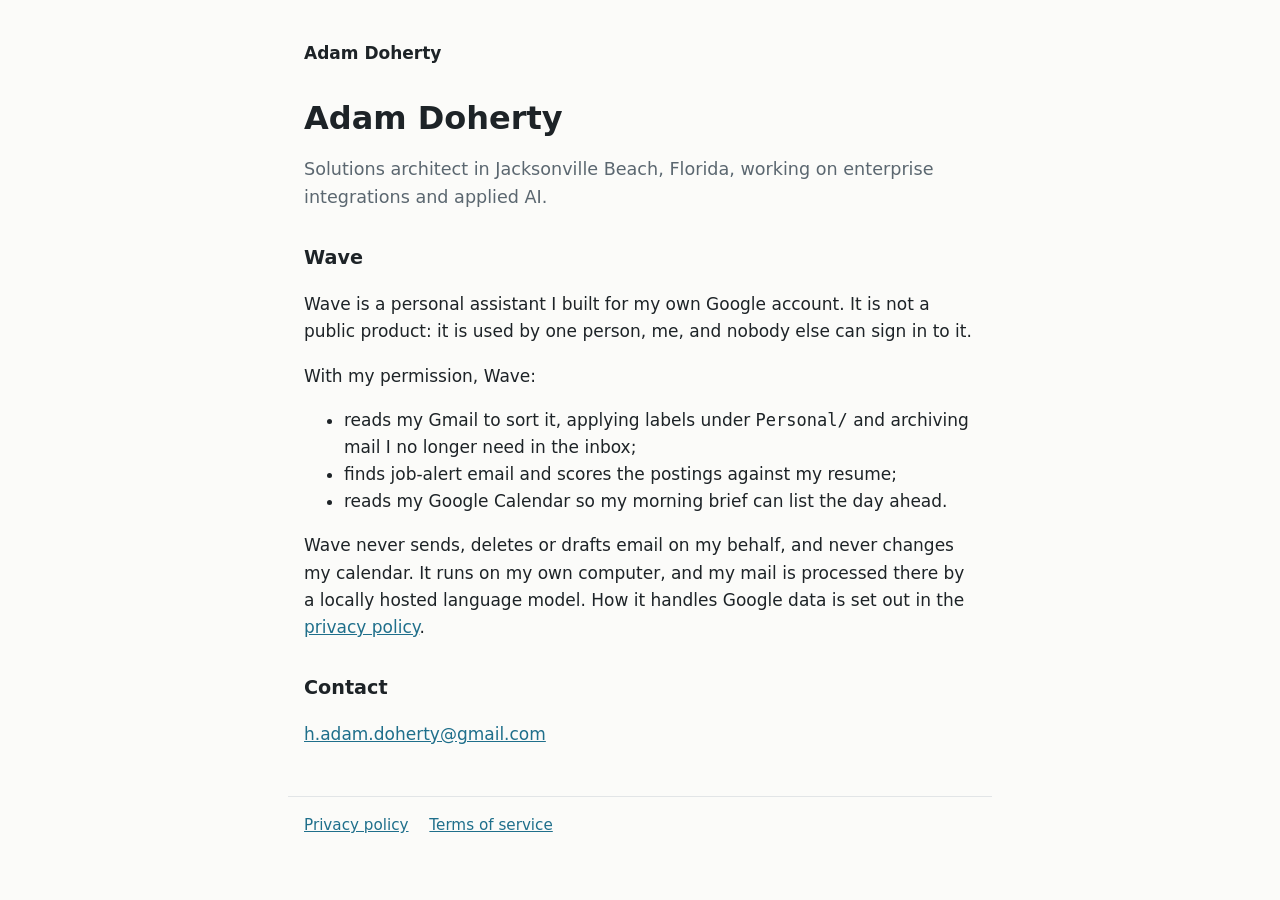
==== index.html @ 3259eeae "adamdoherty.com: home page, privacy policy and terms for Wave's Google OAuth app Co-Authored-By: Cla" ====
<!doctype html>
<html lang="en">
<head>
  <meta charset="utf-8">
  <meta name="viewport" content="width=device-width, initial-scale=1">
  <title>Adam Doherty</title>
  <meta name="description" content="Adam Doherty, solutions architect, and Wave, his personal email and calendar assistant.">
  <link rel="stylesheet" href="/style.css">
</head>
<body>
  <header><a class="home" href="/">Adam Doherty</a></header>
  <main>
    <h1>Adam Doherty</h1>
    <p class="lede">Solutions architect in Jacksonville Beach, Florida, working on enterprise integrations and applied AI.</p>

    <h2>Wave</h2>
    <p>Wave is a personal assistant I built for my own Google account. It is not a public product: it is used by one person, me, and nobody else can sign in to it.</p>
    <p>With my permission, Wave:</p>
    <ul>
      <li>reads my Gmail to sort it, applying labels under <code>Personal/</code> and archiving mail I no longer need in the inbox;</li>
      <li>finds job-alert email and scores the postings against my resume;</li>
      <li>reads my Google Calendar so my morning brief can list the day ahead.</li>
    </ul>
    <p>Wave never sends, deletes or drafts email on my behalf, and never changes my calendar. It runs on my own computer, and my mail is processed there by a locally hosted language model. How it handles Google data is set out in the <a href="/privacy.html">privacy policy</a>.</p>

    <h2>Contact</h2>
    <p><a href="mailto:h.adam.doherty@gmail.com">h.adam.doherty@gmail.com</a></p>
  </main>
  <footer>
    <a href="/privacy.html">Privacy policy</a>
    <a href="/terms.html">Terms of service</a>
  </footer>
</body>
</html>
---- style.css ----
:root {
  --bg: #fbfbf9;
  --fg: #1d2327;
  --muted: #5b6770;
  --rule: #e2e5e7;
  --accent: #1f6f8b;
}
@media (prefers-color-scheme: dark) {
  :root {
    --bg: #14191c;
    --fg: #e6eaec;
    --muted: #9aa6ad;
    --rule: #2a3236;
    --accent: #6cc4e0;
  }
}
* { box-sizing: border-box; }
body {
  margin: 0;
  background: var(--bg);
  color: var(--fg);
  font: 17px/1.6 system-ui, -apple-system, "Segoe UI", Roboto, sans-serif;
}
main, header, footer { max-width: 44rem; margin: 0 auto; padding: 0 1rem; }
header { padding-top: 2.5rem; }
header a.home { color: var(--fg); font-weight: 600; text-decoration: none; }
h1 { font-size: 2rem; line-height: 1.2; margin: 2rem 0 0.5rem; }
h2 { font-size: 1.2rem; margin: 2rem 0 0.5rem; }
p, li { color: var(--fg); }
.lede { color: var(--muted); font-size: 1.1rem; }
.meta { color: var(--muted); font-size: 0.95rem; }
a { color: var(--accent); }
footer {
  margin-top: 3rem;
  padding-top: 1rem;
  padding-bottom: 2.5rem;
  border-top: 1px solid var(--rule);
  color: var(--muted);
  font-size: 0.95rem;
}
footer a { margin-right: 1rem; }
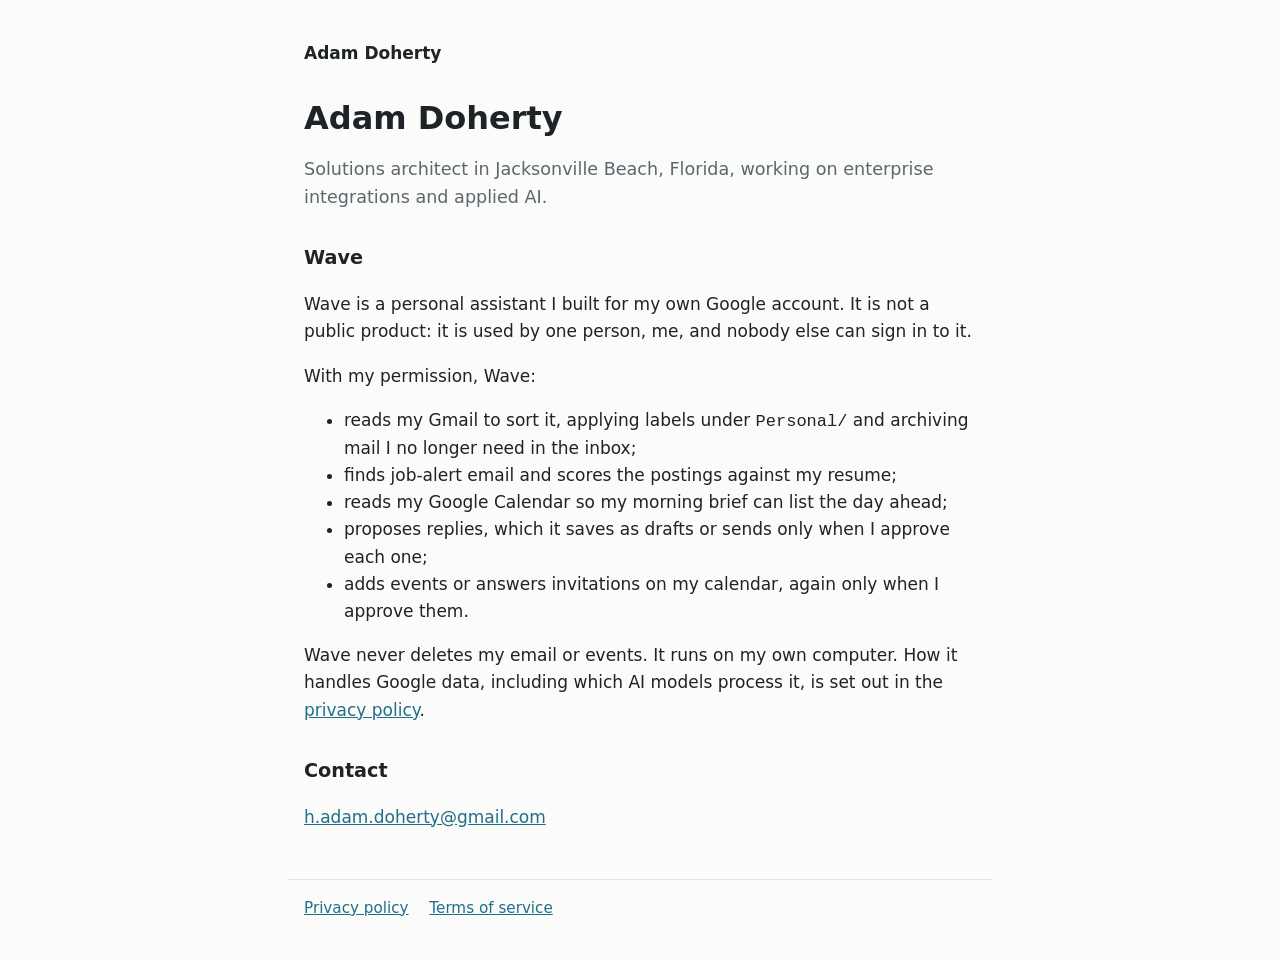
==== commit 7a76b3ab: "adamdoherty.com: match privacy policy to Wave's current Google scopes; add Namecheap hosting deploy " ====
--- a/index.html
+++ b/index.html
@@ -19,9 +19,11 @@
     <ul>
       <li>reads my Gmail to sort it, applying labels under <code>Personal/</code> and archiving mail I no longer need in the inbox;</li>
       <li>finds job-alert email and scores the postings against my resume;</li>
-      <li>reads my Google Calendar so my morning brief can list the day ahead.</li>
+      <li>reads my Google Calendar so my morning brief can list the day ahead;</li>
+      <li>proposes replies, which it saves as drafts or sends only when I approve each one;</li>
+      <li>adds events or answers invitations on my calendar, again only when I approve them.</li>
     </ul>
-    <p>Wave never sends, deletes or drafts email on my behalf, and never changes my calendar. It runs on my own computer, and my mail is processed there by a locally hosted language model. How it handles Google data is set out in the <a href="/privacy.html">privacy policy</a>.</p>
+    <p>Wave never deletes my email or events. It runs on my own computer. How it handles Google data, including which AI models process it, is set out in the <a href="/privacy.html">privacy policy</a>.</p>
 
     <h2>Contact</h2>
     <p><a href="mailto:h.adam.doherty@gmail.com">h.adam.doherty@gmail.com</a></p>
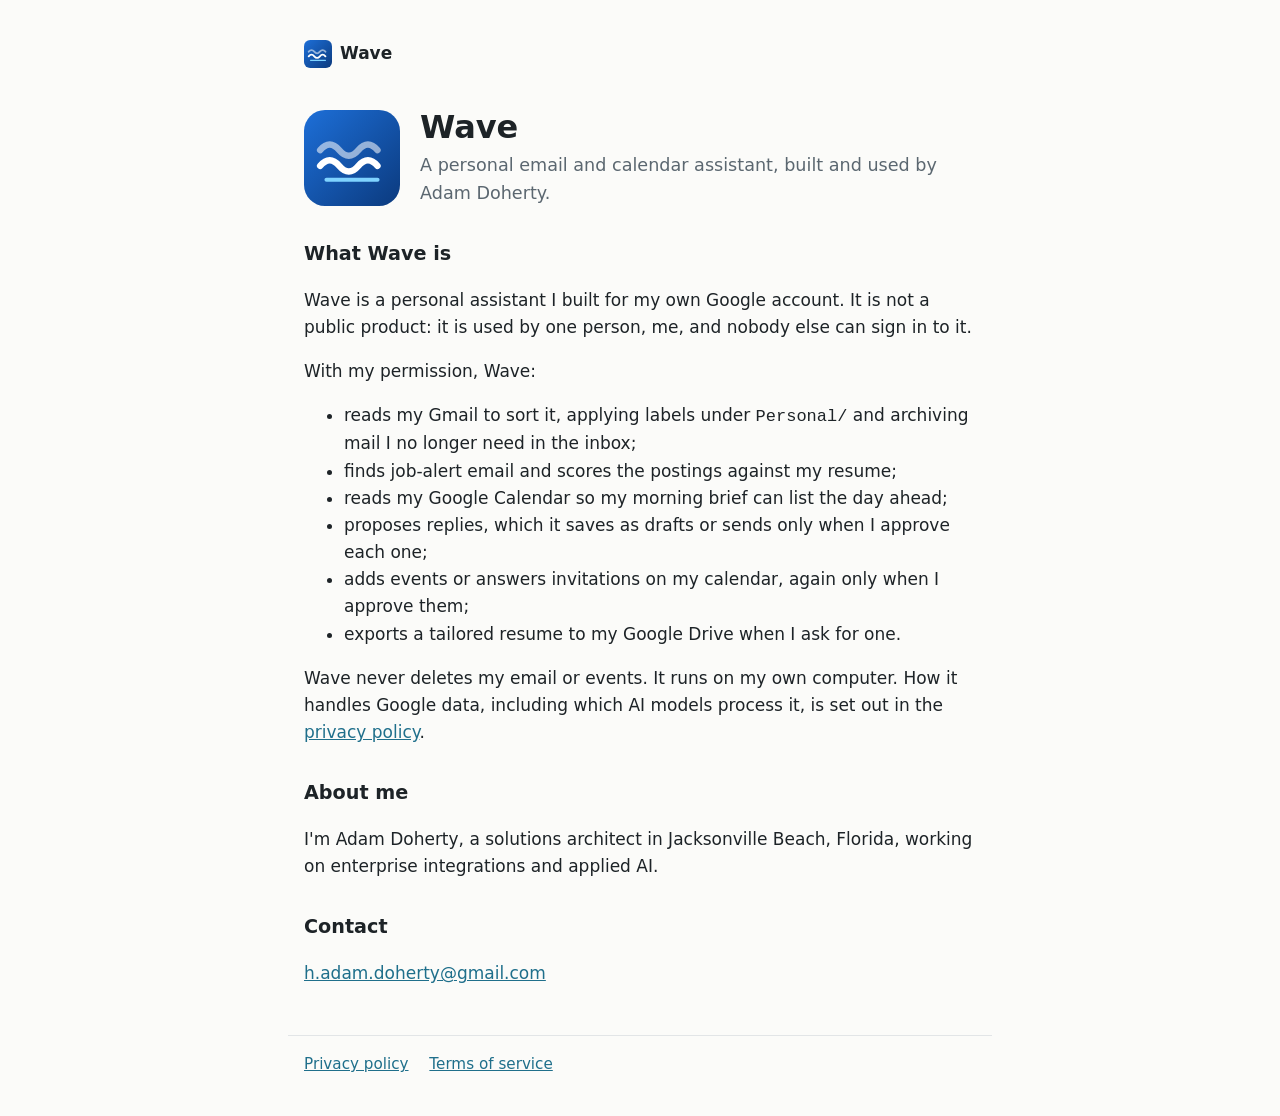
==== commit a1b6019e: "adamdoherty.com: brand the site as Wave with a logo and favicon Google branding verification needs t" ====
--- a/index.html
+++ b/index.html
@@ -3,17 +3,23 @@
 <head>
   <meta charset="utf-8">
   <meta name="viewport" content="width=device-width, initial-scale=1">
-  <title>Adam Doherty</title>
-  <meta name="description" content="Adam Doherty, solutions architect, and Wave, his personal email and calendar assistant.">
+  <title>Wave, a personal assistant by Adam Doherty</title>
+  <meta name="description" content="Wave is Adam Doherty's personal email and calendar assistant for his own Google account.">
+  <link rel="icon" type="image/png" href="/favicon.png">
   <link rel="stylesheet" href="/style.css">
 </head>
 <body>
-  <header><a class="home" href="/">Adam Doherty</a></header>
+  <header><a class="home" href="/"><img src="/img/wave-logo.svg" alt="" width="28" height="28">Wave</a></header>
   <main>
-    <h1>Adam Doherty</h1>
-    <p class="lede">Solutions architect in Jacksonville Beach, Florida, working on enterprise integrations and applied AI.</p>
+    <div class="brand">
+      <img src="/img/wave-logo.svg" alt="Wave logo" width="96" height="96">
+      <div>
+        <h1>Wave</h1>
+        <p class="lede">A personal email and calendar assistant, built and used by Adam Doherty.</p>
+      </div>
+    </div>
 
-    <h2>Wave</h2>
+    <h2>What Wave is</h2>
     <p>Wave is a personal assistant I built for my own Google account. It is not a public product: it is used by one person, me, and nobody else can sign in to it.</p>
     <p>With my permission, Wave:</p>
     <ul>
@@ -21,9 +27,13 @@
       <li>finds job-alert email and scores the postings against my resume;</li>
       <li>reads my Google Calendar so my morning brief can list the day ahead;</li>
       <li>proposes replies, which it saves as drafts or sends only when I approve each one;</li>
-      <li>adds events or answers invitations on my calendar, again only when I approve them.</li>
+      <li>adds events or answers invitations on my calendar, again only when I approve them;</li>
+      <li>exports a tailored resume to my Google Drive when I ask for one.</li>
     </ul>
     <p>Wave never deletes my email or events. It runs on my own computer. How it handles Google data, including which AI models process it, is set out in the <a href="/privacy.html">privacy policy</a>.</p>
+
+    <h2>About me</h2>
+    <p>I'm Adam Doherty, a solutions architect in Jacksonville Beach, Florida, working on enterprise integrations and applied AI.</p>
 
     <h2>Contact</h2>
     <p><a href="mailto:h.adam.doherty@gmail.com">h.adam.doherty@gmail.com</a></p>
--- a/style.css
+++ b/style.css
@@ -39,3 +39,7 @@
   font-size: 0.95rem;
 }
 footer a { margin-right: 1rem; }
+header a.home { display: inline-flex; align-items: center; gap: 0.5rem; }
+.brand { display: flex; align-items: center; gap: 1.25rem; margin-top: 2rem; }
+.brand h1 { margin: 0; }
+.brand .lede { margin: 0.25rem 0 0; }
